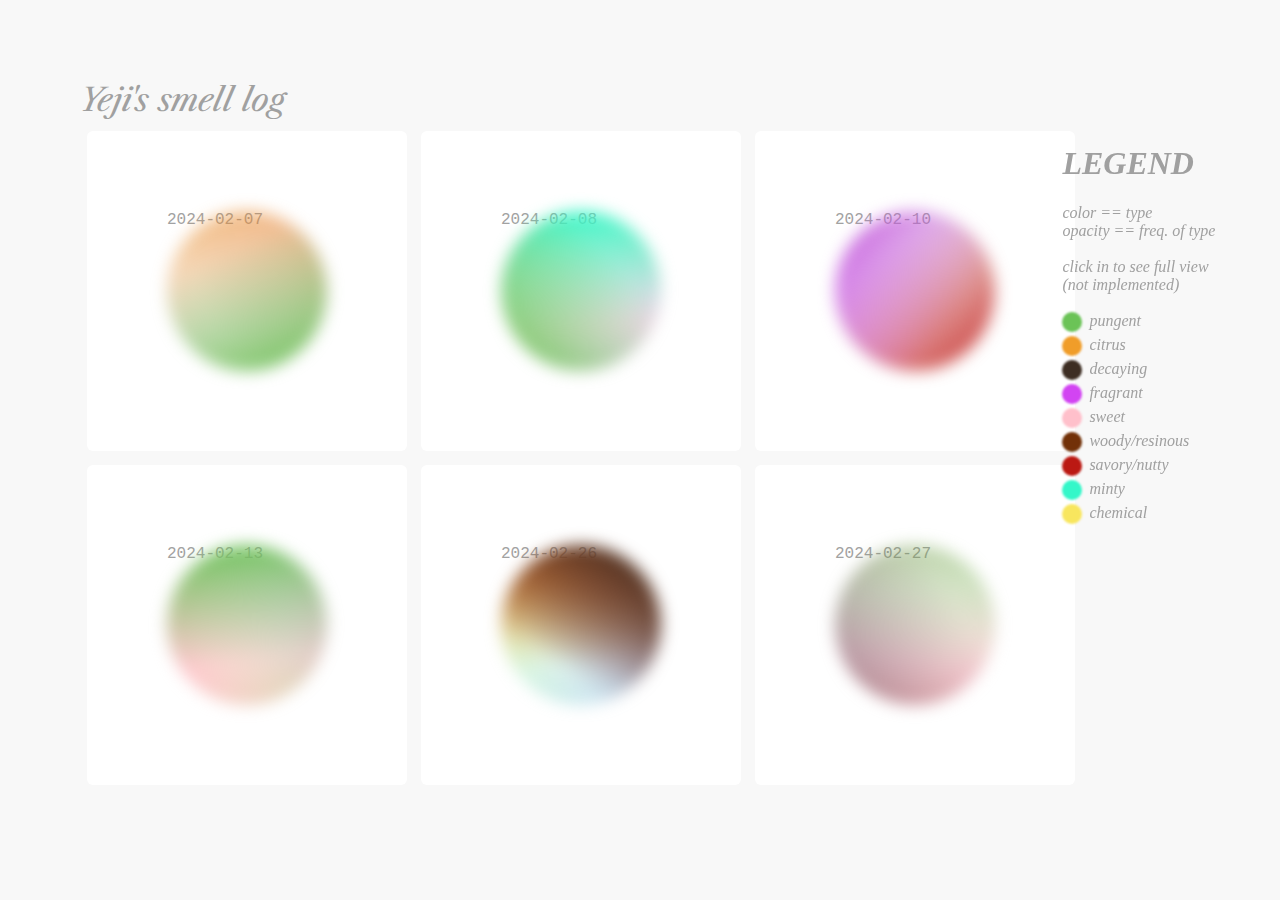
==== index.html @ 3587e912 "Initial commit" ====
<!DOCTYPE html>
<html lang="en">
  <head>
    <meta charset="UTF-8" />
    <meta name="viewport" content="width=device-width, initial-scale=1.0" />
    <title>Smell Visualization</title>
    <script src="p5.min.js"></script>
    <link rel="stylesheet" href="style.css" />
  </head>
  <body>
    <div class="libre-caslon" id="header">Yeji's smell log</div>
    <div class="main-container">
      <div id="container"></div>
      <div id="key">
        <h1>LEGEND</h1>
        color == type <br />
        opacity == freq. of type <br /><br />
        click in to see full view<br/ > (not implemented) <br /><br />
        <div class="color-box">
          <div class="color-circle" id="pungent"></div>
          <div class="key-text">pungent</div>
        </div>
        <div class="color-box">
          <div class="color-circle" id="citrus"></div>
          <div class="key-text">citrus</div>
        </div>
        <div class="color-box">
          <div class="color-circle" id="decaying"></div>
          <div class="key-text">decaying</div>
        </div>
        <div class="color-box">
          <div class="color-circle" id="fragrant"></div>
          <div class="key-text">fragrant</div>
        </div>
        <div class="color-box">
          <div class="color-circle" id="sweet"></div>
          <div class="key-text">sweet</div>
        </div>
        <div class="color-box">
          <div class="color-circle" id="woody_resinous"></div>
          <div class="key-text">woody/resinous</div>
        </div>
        <div class="color-box">
          <div class="color-circle" id="savory_nutty"></div>
          <div class="key-text">savory/nutty</div>
        </div>
        <div class="color-box">
          <div class="color-circle" id="minty"></div>
          <div class="key-text">minty</div>
        </div>
        <div class="color-box">
          <div class="color-circle" id="chemical"></div>
          <div class="key-text">chemical</div>
        </div>
      </div>
    </div>
    <script src="sketch.js"></script>
  </body>
</html>
---- style.css ----
@import url("https://fonts.googleapis.com/css2?family=JetBrains+Mono&family=Libre+Caslon+Text:ital@1&display=swap");

.jetbrains-mono {
  font-family: "JetBrains Mono", monospace;
  font-optical-sizing: auto;
  font-weight: 500;
  font-style: normal;
}

.libre-caslon {
  font-family: "Libre Caslon Text", serif;
  font-weight: 400;
  font-style: italic;
}

body {
  margin: 5rem;
  font-weight: 400;
  font-style: italic;
  background-color: rgba(246, 246, 246, 0.8);
  color: rgb(160, 160, 160);
}

#header {
  font-size: 24pt;
  margin-bottom: 5px;
}

.main-container {
  display: flex;
}

#container {
  display: flex;
  flex-wrap: wrap;
  justify-content: left;
}

#key {
  flex-grow: 2;
  position: fixed;
  left: 83%;
}

.day-box {
  background-color: white;
  border-radius: 6px;
  width: 20rem;
  height: 20rem;
  margin: 7px;
  display: flex;
  flex-direction: column;
  justify-content: center;
  align-content: center;
  position: relative;
}

.parent-box {
  margin: auto;
  position: relative;
}

.date-box {
  font-family: "Courier New", Courier, monospace;
  position: absolute;
  color: rgb(162, 162, 162);
}

.color-box {
  display: flex;
  margin-bottom: 4px;
}

.color-circle {
  width: 20px;
  height: 20px;
  border-radius: 100%;
  filter: blur(1px);
}

#pungent {
  background-color: #6bc357;
}
#citrus {
  background-color: #f09d29;
}
#decaying {
  background-color: #3d2e23;
}
#fragrant {
  background-color: #d244f2;
}
#sweet {
  background-color: #ffc0cb;
}
#woody_resinous {
  background-color: #723108;
}
#savory_nutty {
  background-color: #bb1913;
}
#minty {
  background-color: #34f7c9;
}
#chemical {
  background-color: #f8e65e;
}

.key-text {
  margin-left: 7px;
}

/* .smell-circle {
  width: 20px;
  height: 20px;
  border-radius: 50%;
  margin: 2px;
} */

/* gradients */
#gradient {
  height: 10rem;
  width: 10rem;
  border-radius: 100%;
  animation: GradRotation 20s ease infinite;
  filter: blur(8px);
}

.circle {
  background: linear-gradient(
      217deg,
      rgba(0, 129, 11, 0.8),
      rgba(255, 0, 0, 0) 70.71%
    ),
    linear-gradient(127deg, rgba(70, 29, 255, 0.8), rgba(0, 255, 0, 0) 70.71%),
    linear-gradient(336deg, rgba(255, 24, 139, 0.8), rgba(0, 0, 255, 0) 70.71%);
}

@keyframes GradRotation {
  0% {
    -webkit-transform: rotate(0deg);
  }
  50% {
    -webkit-transform: rotate(156deg);
  }
  100% {
    -webkit-transform: rotate(360deg);
  }
}

/* .secondo {
  background: linear-gradient(100deg, red 20%, green);
  background-size: 100%;

  mix-blend-mode: overlay;

  opacity: 0.5;
  animation: GradRotation2 5s ease infinite;
  filter: blur(8px);
}

@keyframes GradRotation2 {
  0% {
    -webkit-transform: rotate(50deg);
  }
  50% {
    -webkit-transform: rotate(200deg);
  }
  100% {
    -webkit-transform: rotate(50deg);
  }
} */
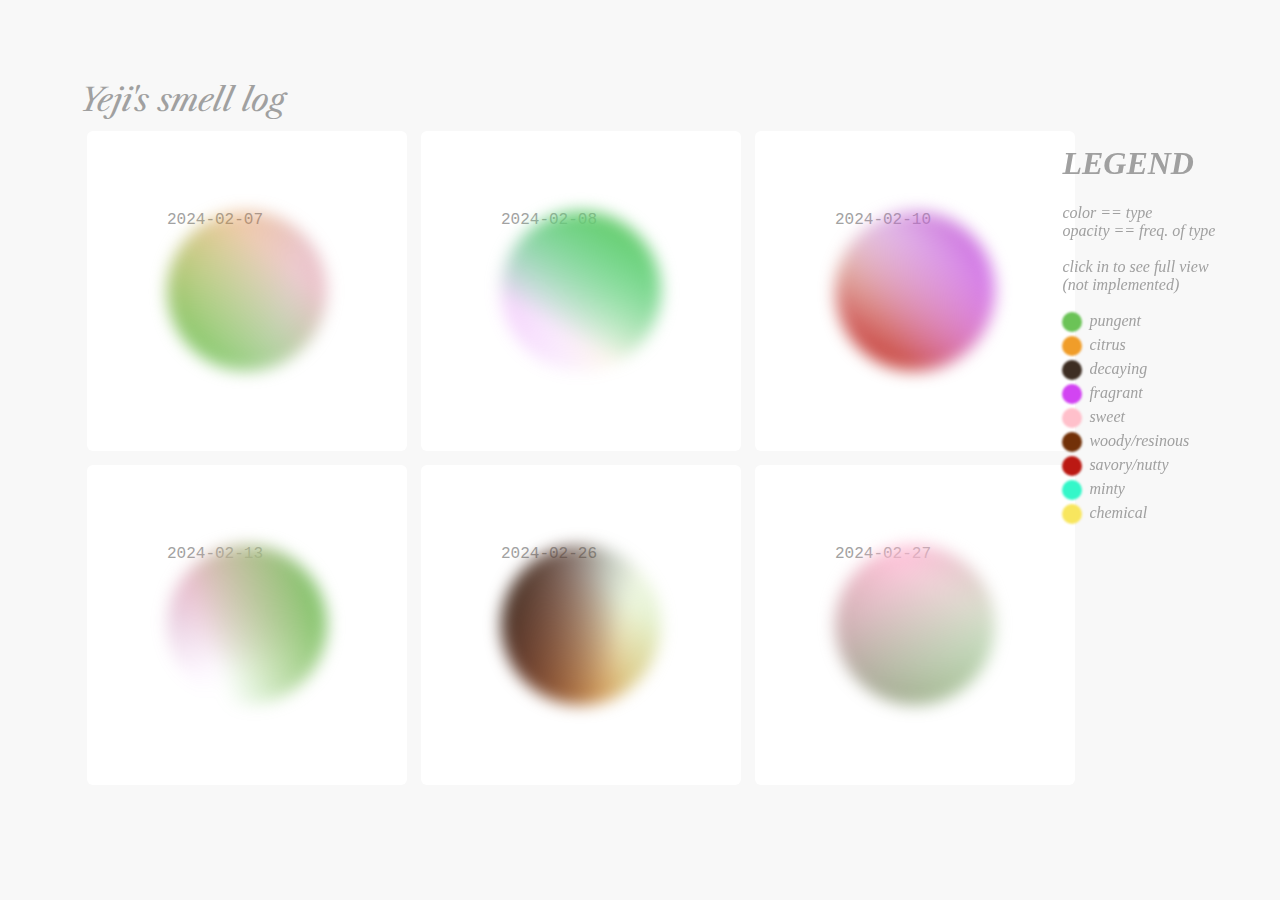
==== commit 7bdd01c4: "Feat: radial plot + modal with json" ====
--- a/index.html
+++ b/index.html
@@ -10,7 +10,9 @@
   <body>
     <div class="libre-caslon" id="header">Yeji's smell log</div>
     <div class="main-container">
+      <!-- populated -->
       <div id="container"></div>
+      <!-- key -->
       <div id="key">
         <h1>LEGEND</h1>
         color == type <br />
@@ -54,6 +56,14 @@
         </div>
       </div>
     </div>
+    <!-- modal -->
+    <div id="myModal" class="modal">
+      <div class="modal-content">
+        <span class="close">&times;</span>
+        <pre id="modal-text"></pre>
+      </div>
+    </div>
+
     <script src="sketch.js"></script>
   </body>
 </html>
--- a/style.css
+++ b/style.css
@@ -148,25 +148,42 @@
   }
 }
 
-/* .secondo {
-  background: linear-gradient(100deg, red 20%, green);
-  background-size: 100%;
-
-  mix-blend-mode: overlay;
-
-  opacity: 0.5;
-  animation: GradRotation2 5s ease infinite;
-  filter: blur(8px);
+/* Modal (background) */
+.modal {
+  display: none;
+  position: fixed;
+  z-index: 1;
+  left: 0;
+  top: 0;
+  width: 100%;
+  height: 100%;
+  background-color: rgba(0, 0, 0, 0.4);
+  justify-content: center;
+  align-items: center;
 }
 
-@keyframes GradRotation2 {
-  0% {
-    -webkit-transform: rotate(50deg);
-  }
-  50% {
-    -webkit-transform: rotate(200deg);
-  }
-  100% {
-    -webkit-transform: rotate(50deg);
-  }
-} */
+/* Modal Content/Box */
+.modal-content {
+  background-color: #f4f4f4;
+  padding: 20px;
+  border: 1px solid #888;
+  width: 600px;
+  height: 600px;
+  position: relative;
+  overflow: auto;
+}
+
+/* The Close Button */
+.close {
+  color: #aaa;
+  float: right;
+  font-size: 28px;
+  font-weight: bold;
+}
+
+.close:hover,
+.close:focus {
+  color: black;
+  text-decoration: none;
+  cursor: pointer;
+}
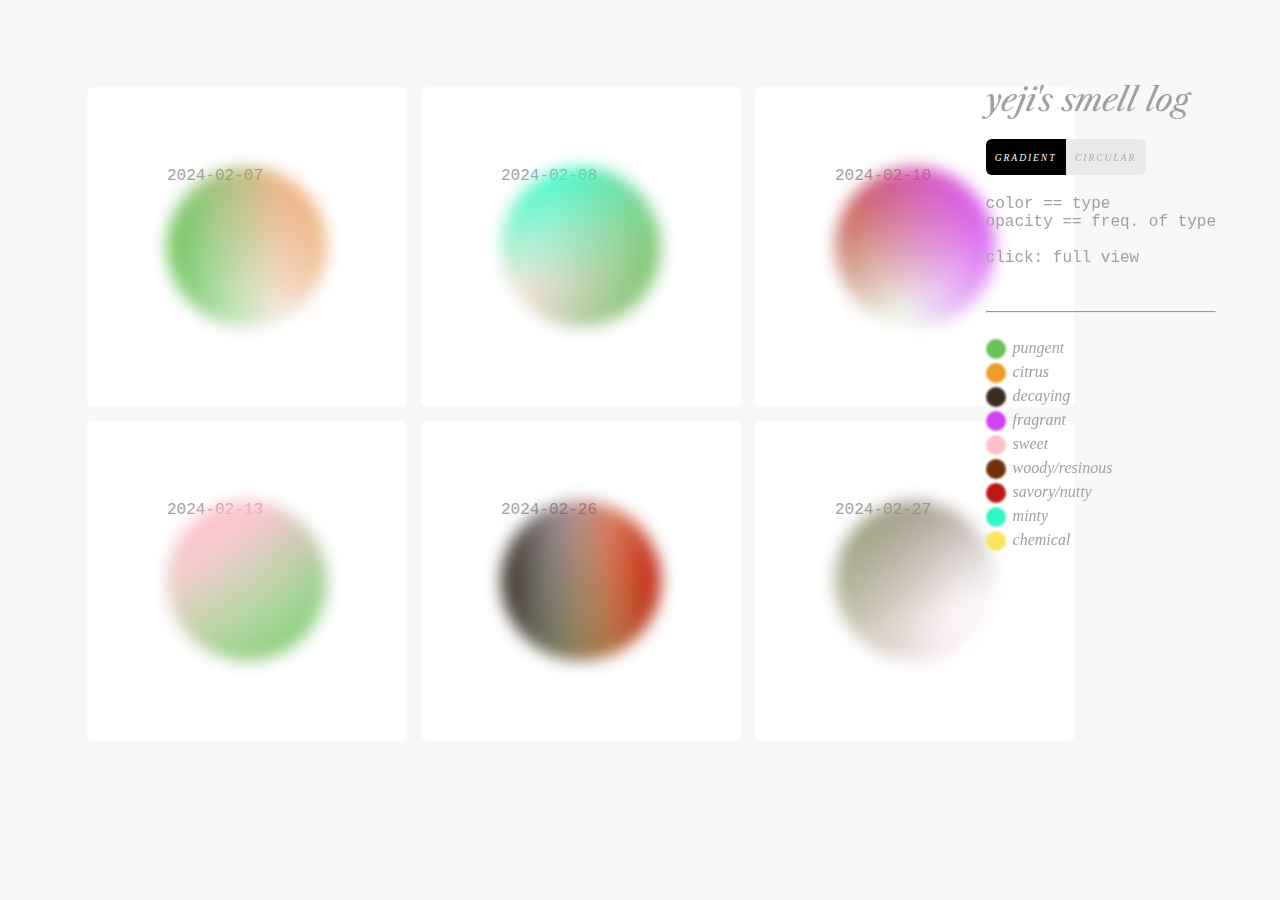
==== commit 7969c2cf: "Working toggle" ====
--- a/index.html
+++ b/index.html
@@ -8,16 +8,40 @@
     <link rel="stylesheet" href="style.css" />
   </head>
   <body>
-    <div class="libre-caslon" id="header">Yeji's smell log</div>
     <div class="main-container">
       <!-- populated -->
       <div id="container"></div>
       <!-- key -->
       <div id="key">
-        <h1>LEGEND</h1>
-        color == type <br />
-        opacity == freq. of type <br /><br />
-        click in to see full view<br/ > (not implemented) <br /><br />
+        <div class="libre-caslon" id="header">yeji's smell log</div>
+        <!-- toggle -->
+
+        <div id="big-tog-container">
+          <div class="inner-container">
+            <div class="toggle">
+              <p>CIRCULAR</p>
+            </div>
+            <div class="toggle">
+              <p>GRADIENT</p>
+            </div>
+          </div>
+          <div class="inner-container" id="toggle-container">
+            <div class="toggle">
+              <p>CIRCULAR</p>
+            </div>
+            <div class="toggle">
+              <p>GRADIENT</p>
+            </div>
+          </div>
+        </div>
+
+        <div class="mono">
+          color == type <br />
+          opacity == freq. of type <br /><br />
+          click: full view<br/ > <br /><br />
+        </div>
+        <hr />
+        <br />
         <div class="color-box">
           <div class="color-circle" id="pungent"></div>
           <div class="key-text">pungent</div>
@@ -56,6 +80,7 @@
         </div>
       </div>
     </div>
+
     <!-- modal -->
     <div id="myModal" class="modal">
       <div class="modal-content">
@@ -65,5 +90,6 @@
     </div>
 
     <script src="sketch.js"></script>
+    <script src="toggle.js"></script>
   </body>
 </html>
--- a/style.css
+++ b/style.css
@@ -11,6 +11,11 @@
   font-family: "Libre Caslon Text", serif;
   font-weight: 400;
   font-style: italic;
+}
+
+.mono {
+  font-family: "Courier New", Courier, monospace;
+  font-style: normal;
 }
 
 body {
@@ -39,7 +44,7 @@
 #key {
   flex-grow: 2;
   position: fixed;
-  left: 83%;
+  left: 77%;
 }
 
 .day-box {
@@ -187,3 +192,70 @@
   text-decoration: none;
   cursor: pointer;
 }
+
+/* toggle */
+a {
+  text-decoration: none;
+  opacity: 0.6;
+  padding: 60px;
+  font-weight: bolder;
+  position: absolute;
+  right: 0px;
+  bottom: 0px;
+  font-size: 1.4em;
+}
+
+a:hover {
+  opacity: 1;
+}
+
+#big-tog-container {
+  margin-top: 20px;
+  margin-bottom: 20px;
+  width: 160px;
+  height: 36px;
+  position: relative;
+  border-radius: 6px;
+  overflow: hidden;
+  user-select: none;
+  cursor: pointer;
+}
+
+.inner-container {
+  position: absolute;
+  left: 0;
+  top: 0;
+  width: inherit;
+  height: inherit;
+  text-transform: uppercase;
+  font-size: 0.6em;
+  letter-spacing: 0.2em;
+}
+
+.inner-container:first-child {
+  background: #e9e9e9;
+  color: #a9a9a9;
+}
+
+.inner-container:nth-child(2) {
+  background: rgb(0, 0, 0);
+  color: white;
+  clip-path: inset(0 50% 0 0);
+  transition: 0.3s cubic-bezier(0, 0, 0, 1);
+}
+
+.toggle {
+  width: 50%;
+  position: absolute;
+  height: inherit;
+  display: flex;
+  box-sizing: border-box;
+}
+
+.toggle p {
+  margin: auto;
+}
+
+.toggle:nth-child(1) {
+  right: 0;
+}
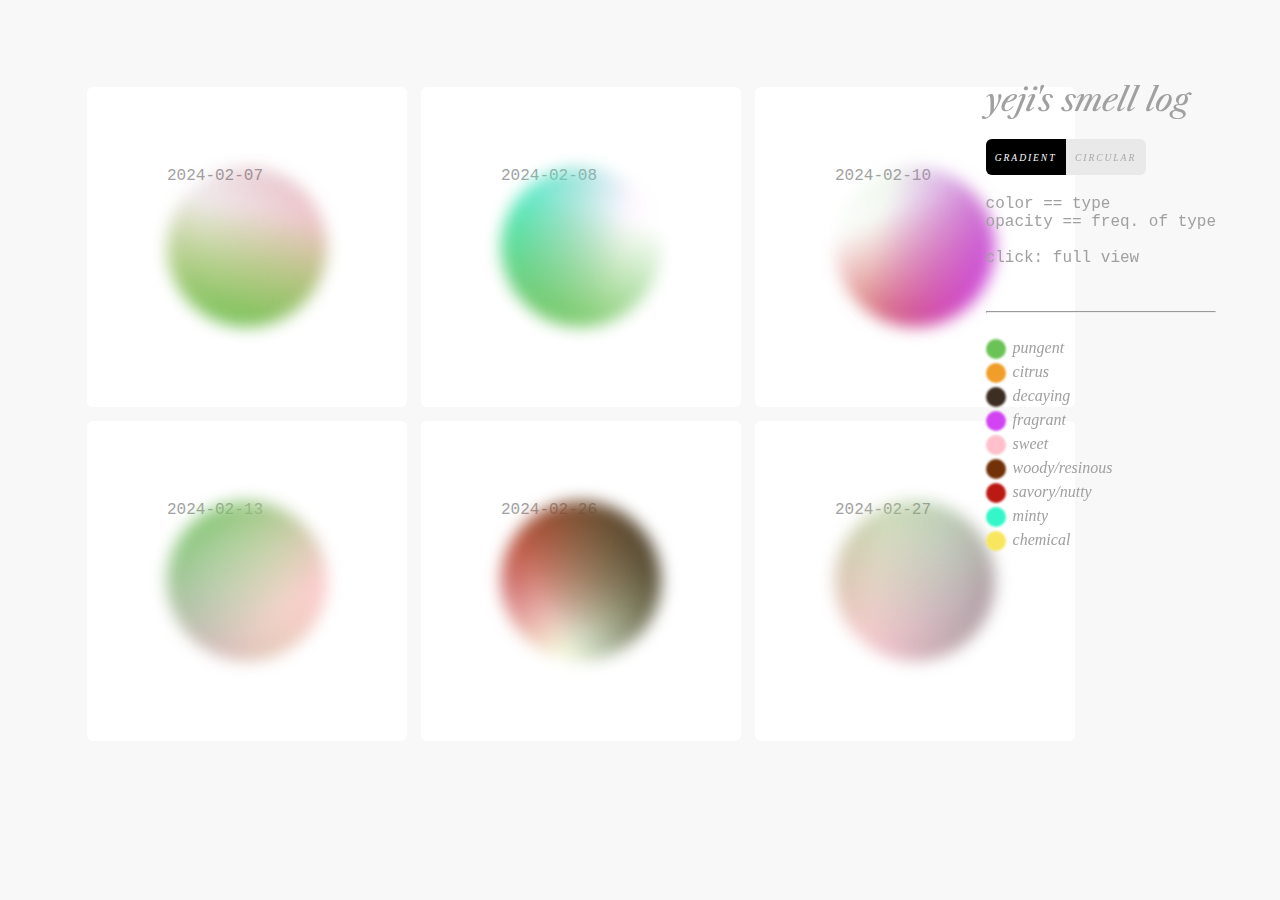
==== commit fd6ebdd7: "Working toggle" ====
--- a/index.html
+++ b/index.html
@@ -42,41 +42,44 @@
         </div>
         <hr />
         <br />
-        <div class="color-box">
-          <div class="color-circle" id="pungent"></div>
-          <div class="key-text">pungent</div>
-        </div>
-        <div class="color-box">
-          <div class="color-circle" id="citrus"></div>
-          <div class="key-text">citrus</div>
-        </div>
-        <div class="color-box">
-          <div class="color-circle" id="decaying"></div>
-          <div class="key-text">decaying</div>
-        </div>
-        <div class="color-box">
-          <div class="color-circle" id="fragrant"></div>
-          <div class="key-text">fragrant</div>
-        </div>
-        <div class="color-box">
-          <div class="color-circle" id="sweet"></div>
-          <div class="key-text">sweet</div>
-        </div>
-        <div class="color-box">
-          <div class="color-circle" id="woody_resinous"></div>
-          <div class="key-text">woody/resinous</div>
-        </div>
-        <div class="color-box">
-          <div class="color-circle" id="savory_nutty"></div>
-          <div class="key-text">savory/nutty</div>
-        </div>
-        <div class="color-box">
-          <div class="color-circle" id="minty"></div>
-          <div class="key-text">minty</div>
-        </div>
-        <div class="color-box">
-          <div class="color-circle" id="chemical"></div>
-          <div class="key-text">chemical</div>
+        <!-- color key -->
+        <div>
+          <div class="color-box">
+            <div class="color-circle" id="pungent"></div>
+            <div class="key-text">pungent</div>
+          </div>
+          <div class="color-box">
+            <div class="color-circle" id="citrus"></div>
+            <div class="key-text">citrus</div>
+          </div>
+          <div class="color-box">
+            <div class="color-circle" id="decaying"></div>
+            <div class="key-text">decaying</div>
+          </div>
+          <div class="color-box">
+            <div class="color-circle" id="fragrant"></div>
+            <div class="key-text">fragrant</div>
+          </div>
+          <div class="color-box">
+            <div class="color-circle" id="sweet"></div>
+            <div class="key-text">sweet</div>
+          </div>
+          <div class="color-box">
+            <div class="color-circle" id="woody_resinous"></div>
+            <div class="key-text">woody/resinous</div>
+          </div>
+          <div class="color-box">
+            <div class="color-circle" id="savory_nutty"></div>
+            <div class="key-text">savory/nutty</div>
+          </div>
+          <div class="color-box">
+            <div class="color-circle" id="minty"></div>
+            <div class="key-text">minty</div>
+          </div>
+          <div class="color-box">
+            <div class="color-circle" id="chemical"></div>
+            <div class="key-text">chemical</div>
+          </div>
         </div>
       </div>
     </div>
@@ -85,11 +88,13 @@
     <div id="myModal" class="modal">
       <div class="modal-content">
         <span class="close">&times;</span>
-        <pre id="modal-text"></pre>
+        <div class="flex">
+          <div id="modal-text"></div>
+          <div id="gradient-box"></div>
+        </div>
       </div>
     </div>
 
     <script src="sketch.js"></script>
-    <script src="toggle.js"></script>
   </body>
 </html>
--- a/style.css
+++ b/style.css
@@ -26,6 +26,14 @@
   color: rgb(160, 160, 160);
 }
 
+h2 {
+  font-family: "Libre Caslon Text", serif;
+}
+
+.flex {
+  display: flex;
+}
+
 #header {
   font-size: 24pt;
   margin-bottom: 5px;
@@ -33,6 +41,10 @@
 
 .main-container {
   display: flex;
+}
+
+body::-webkit-scrollbar {
+  display: none; /* Safari and Chrome */
 }
 
 #container {
@@ -167,6 +179,10 @@
   align-items: center;
 }
 
+.modal-content::-webkit-scrollbar {
+  display: none; /* Safari and Chrome */
+}
+
 /* Modal Content/Box */
 .modal-content {
   background-color: #f4f4f4;
@@ -176,9 +192,39 @@
   height: 600px;
   position: relative;
   overflow: auto;
-}
-
-/* The Close Button */
+  margin-left: 10px;
+}
+
+#modal-text {
+  width: 300px;
+  margin-left: 20px;
+}
+#modal-text p {
+  font-size: 10pt;
+  font-family: "Courier New", Courier, monospace;
+  font-style: normal;
+}
+#gradient-box {
+  width: 225px;
+  height: 600px;
+  margin-top: 55px;
+  background-color: blue;
+  border-radius: 5px;
+  -webkit-mask-image: linear-gradient(
+    to bottom,
+    rgba(0, 0, 0, 0),
+    rgba(0, 0, 0, 1) 25%,
+    rgba(0, 0, 0, 1) 100%
+  );
+  mask-image: linear-gradient(
+    to bottom,
+    rgba(0, 0, 0, 0),
+    rgba(0, 0, 0, 1) 25%,
+    rgba(0, 0, 0, 1) 100%
+  );
+}
+
+/* close */
 .close {
   color: #aaa;
   float: right;
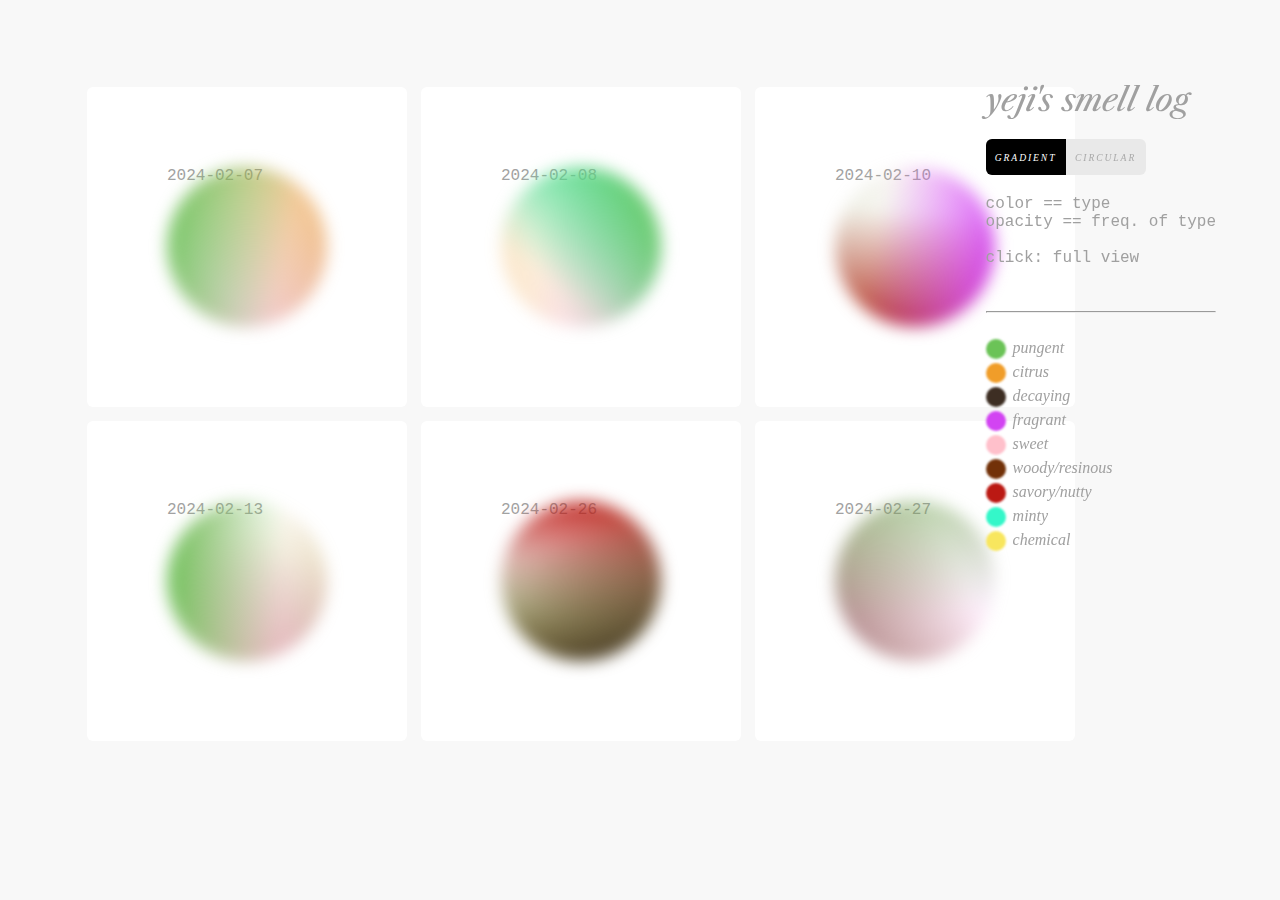
==== commit 6a175a0d: "Working" ====
--- a/index.html
+++ b/index.html
@@ -15,7 +15,6 @@
       <div id="key">
         <div class="libre-caslon" id="header">yeji's smell log</div>
         <!-- toggle -->
-
         <div id="big-tog-container">
           <div class="inner-container">
             <div class="toggle">
@@ -34,11 +33,17 @@
             </div>
           </div>
         </div>
-
-        <div class="mono">
+        <!-- desciption -->
+        <div class="mono" id="circularDescription">
           color == type <br />
           opacity == freq. of type <br /><br />
           click: full view<br/ > <br /><br />
+        </div>
+        <div id="smellDetails">
+          Hover over a circle to see smell details. <br />
+          color == type <br />
+          size == strength <br />
+          <div id="smellText"></div>
         </div>
         <hr />
         <br />
--- a/style.css
+++ b/style.css
@@ -126,13 +126,6 @@
 .key-text {
   margin-left: 7px;
 }
-
-/* .smell-circle {
-  width: 20px;
-  height: 20px;
-  border-radius: 50%;
-  margin: 2px;
-} */
 
 /* gradients */
 #gradient {
@@ -206,7 +199,7 @@
 }
 #gradient-box {
   width: 225px;
-  height: 600px;
+  height: inherit;
   margin-top: 55px;
   background-color: blue;
   border-radius: 5px;
@@ -305,3 +298,25 @@
 .toggle:nth-child(1) {
   right: 0;
 }
+
+.circle-box {
+  display: flex;
+  flex-direction: column;
+}
+
+#smellDetails {
+  width: 200px;
+  height: 225px;
+  padding: 10px;
+  margin-top: 10px;
+}
+
+#smellText {
+  margin-top: 10px;
+}
+
+.circle-horiz {
+  border-radius: 50%;
+  filter: blur(1px);
+  opacity: 0.7;
+}
